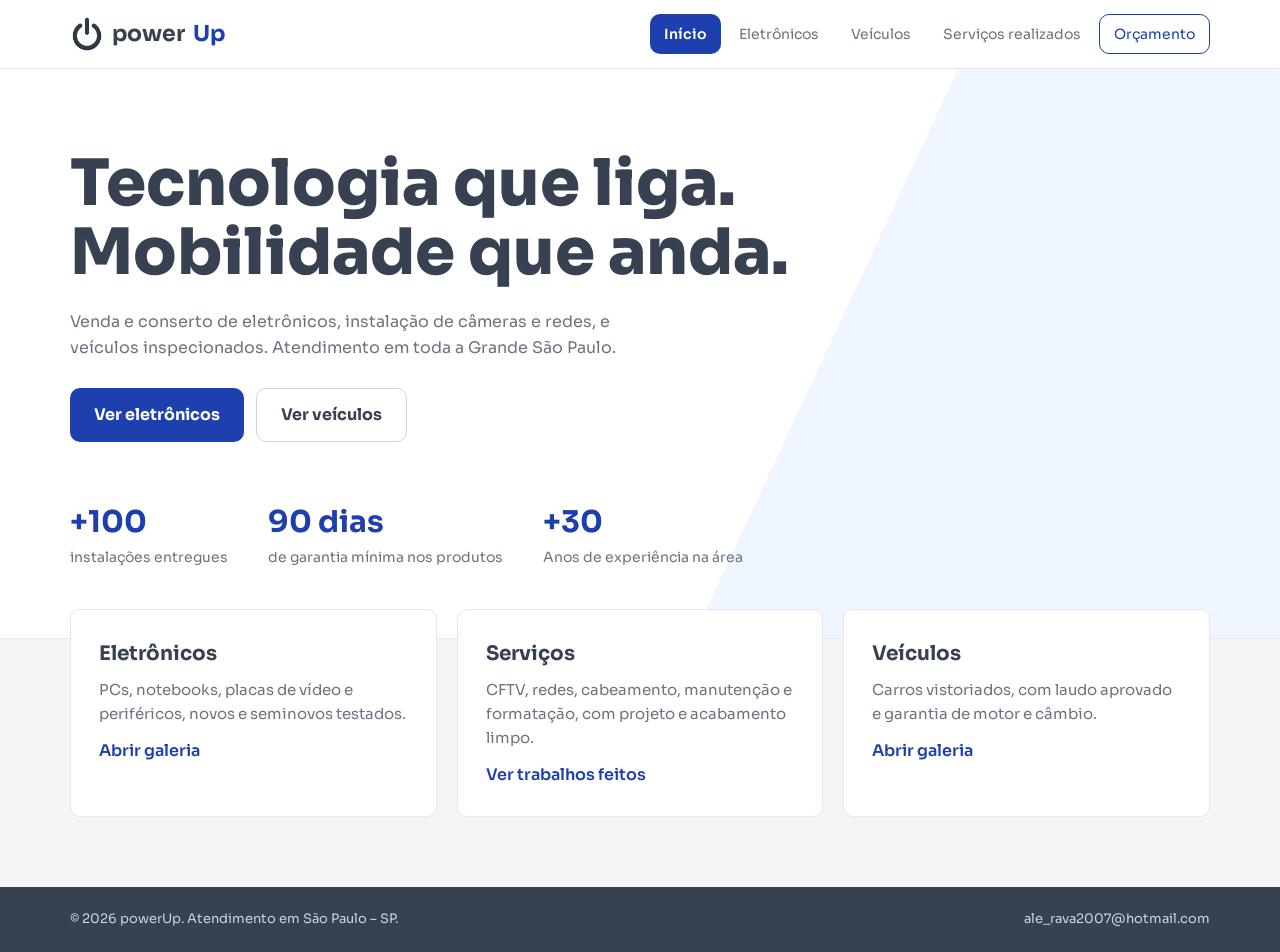
==== index.html @ 1e1ff948 "Add files via upload" ====
<!DOCTYPE html>
<html lang="pt-BR">
<head>
<meta charset="UTF-8">
<meta name="viewport" content="width=device-width, initial-scale=1">
<title>powerUp | Tecnologia, Segurança e Mobilidade em São Paulo</title>
<meta name="description" content="Eletrônicos, instalação de CFTV e redes, e veículos inspecionados em São Paulo.">
<link rel="icon" href="images/logoPower.png">
<link href="https://fonts.googleapis.com/css2?family=Sora:wght@400;600;700;800&display=swap" rel="stylesheet">
<link rel="stylesheet" href="css/style.css">
</head>
<body>
<header class="top">
  <div class="wrap bar">
    <a class="logo" href="#inicio" data-tab="inicio"><img src="images/logoPower.png" alt="" width="34" height="34">power<b>Up</b></a>
    <nav id="tabs" aria-label="Seções">
      <button data-tab="inicio">Início</button>
      <button data-tab="eletronicos">Eletrônicos</button>
      <button data-tab="veiculos">Veículos</button>
      <button data-tab="servicos">Serviços realizados</button>
      <button data-tab="contato" class="cta">Orçamento</button>
    </nav>
  </div>
</header>
<main>
<section id="inicio" class="tab">
  <div class="hero"><div class="wrap">
    <h1>Tecnologia que liga.<br>Mobilidade que anda.</h1>
    <p>Venda e conserto de eletrônicos, instalação de câmeras e redes, e veículos inspecionados. Atendimento em toda a Grande São Paulo.</p>
    <div class="row"><button class="btn" data-tab="eletronicos">Ver eletrônicos</button><button class="btn ghost" data-tab="veiculos">Ver veículos</button></div>
    <ul class="stats"><li><b>+100</b>instalações entregues</li><li><b>90 dias</b>de garantia mínima nos produtos</li><li><b>+30</b>Anos de experiência na área</li></ul>
  </div></div>
  <div class="wrap pillars">
    <article><h2>Eletrônicos</h2><p>PCs, notebooks, placas de vídeo e periféricos, novos e seminovos testados.</p><button class="link" data-tab="eletronicos">Abrir galeria</button></article>
    <article><h2>Serviços</h2><p>CFTV, redes, cabeamento, manutenção e formatação, com projeto e acabamento limpo.</p><button class="link" data-tab="servicos">Ver trabalhos feitos</button></article>
    <article><h2>Veículos</h2><p>Carros vistoriados, com laudo aprovado e garantia de motor e câmbio.</p><button class="link" data-tab="veiculos">Abrir galeria</button></article>
  </div>
</section>
<section id="eletronicos" class="tab"><div class="wrap"><h2 class="title">Eletrônicos</h2><p class="sub">Clique em um produto para ver fotos, vídeo e descrição completa.</p><div class="catalog" data-key="eletronicos"></div></div></section>
<section id="veiculos" class="tab"><div class="wrap"><h2 class="title">Veículos</h2><p class="sub">Todos inspecionados, com laudo cautelar e procedência verificada.</p><div class="catalog" data-key="veiculos"></div></div></section>
<section id="servicos" class="tab"><div class="wrap"><h2 class="title">Serviços realizados</h2><p class="sub">Projetos entregues em residências e empresas de São Paulo.</p><div class="catalog" data-key="servicos"></div></div></section>
<section id="contato" class="tab"><div class="wrap two">
  <div><h2 class="title">Peça seu orçamento</h2><p class="sub">Conte o que você precisa. Respondemos pelo WhatsApp em horário comercial.</p>
  <ul class="info"><li>São Paulo – SP (capital e Grande SP)</li><li>(11) 94654-0600</li><li>ale_rava2007@hotmail.com</li><li>Seg a sáb, 9h às 18h</li></ul></div>
  <form id="form">
    <label>Nome<input name="nome" required autocomplete="name"></label>
    <label>Assunto<select name="assunto"><option>Eletrônicos</option><option>Veículos</option><option>Instalação de câmeras / rede</option><option>Manutenção / formatação</option></select></label>
    <label>Mensagem<textarea name="msg" rows="4" required></textarea></label>
    <button class="btn" type="submit">Enviar pelo WhatsApp</button>
  </form>
</div></section>
</main>
<footer><div class="wrap foot"><span>© 2026 powerUp. Atendimento em São Paulo – SP.</span><span>ale_rava2007@hotmail.com</span></div></footer>
<dialog id="modal" aria-label="Detalhes"><button class="x" aria-label="Fechar">×</button><div id="mbody"></div></dialog>
<script src="js/app.js"></script>
</body>
</html>
---- css/style.css ----
:root{--navy:#0e1a3a;--blue:#1e40af;--volt:#ffcf33;--paper:#f3f5fa;--line:#dde2ee;--mute:#5b6479;--r:10px}
*{box-sizing:border-box;margin:0}
body{font:16px/1.6 Sora,system-ui,sans-serif;color:var(--navy);background:var(--paper)}
.wrap{max-width:1180px;margin:auto;padding:0 20px}
button{font:inherit;cursor:pointer}
:focus-visible{outline:3px solid var(--volt);outline-offset:2px}
.top{position:sticky;top:0;z-index:20;background:var(--navy)}
.bar{display:flex;justify-content:space-between;align-items:center;gap:12px;min-height:68px;flex-wrap:wrap}
.logo{display:flex;align-items:center;gap:8px;color:#fff;text-decoration:none;font-weight:700;font-size:22px}
.logo b{color:var(--volt)}
#tabs{display:flex;gap:4px;flex-wrap:wrap}
#tabs button{background:none;border:0;color:#c5cde4;padding:8px 14px;border-radius:var(--r);font-size:14px}
#tabs button:hover{color:#fff}
#tabs button.on{color:var(--navy);background:var(--volt);font-weight:600}
#tabs .cta{border:1px solid #3a4a7c}
.tab{display:none;padding-bottom:70px}.tab.on{display:block}
.hero{background:var(--navy);color:#fff;padding:80px 0 70px;background-image:linear-gradient(115deg,transparent 60%,#1e40af55 60%)}
h1{font-size:clamp(34px,6vw,64px);line-height:1.08;font-weight:800;max-width:760px}
.hero p{max-width:560px;margin:22px 0 28px;color:#c5cde4}
.row{display:flex;gap:12px;flex-wrap:wrap}
.btn{background:var(--volt);color:var(--navy);border:0;padding:13px 24px;border-radius:var(--r);font-weight:700;text-decoration:none;display:inline-block}
.btn:hover{filter:brightness(.95)}
.btn.ghost{background:none;color:#fff;border:1px solid #4a5a8c}
.stats{list-style:none;display:flex;gap:40px;flex-wrap:wrap;margin-top:56px;padding:0;color:#aab4d2;font-size:14px}
.stats b{display:block;font-size:30px;color:#fff}
.pillars{display:grid;grid-template-columns:repeat(auto-fit,minmax(260px,1fr));gap:20px;margin-top:-30px;position:relative}
.pillars article{background:#fff;padding:28px;border-radius:var(--r);border:1px solid var(--line)}
.pillars h2{font-size:20px;margin-bottom:8px}.pillars p{color:var(--mute);font-size:15px}
.link{background:none;border:0;color:var(--blue);font-weight:600;padding:12px 0 0}
.title{font-size:34px;margin:46px 0 4px}.sub{color:var(--mute);margin-bottom:24px}
.filters{display:flex;gap:10px;flex-wrap:wrap;align-items:end;background:#fff;border:1px solid var(--line);padding:14px;border-radius:var(--r);margin-bottom:12px}
.filters label{font-size:12px;color:var(--mute);display:flex;flex-direction:column;gap:4px;flex:1;min-width:140px}
.filters input,.filters select,#form input,#form select,#form textarea{font:inherit;padding:9px 10px;border:1px solid var(--line);border-radius:8px;background:#fff;color:var(--navy);width:100%}
.filters input[type=range]{padding:0;accent-color:var(--blue)}
.count{font-size:14px;color:var(--mute);margin:0 0 14px}
.grid{display:grid;grid-template-columns:repeat(auto-fill,minmax(260px,1fr));gap:18px}
.card{background:#fff;border:1px solid var(--line);border-radius:var(--r);overflow:hidden;text-align:left;padding:0;color:inherit;transition:transform .15s,border-color .15s}
.card:hover{transform:translateY(-3px);border-color:var(--blue)}
.card img{width:100%;aspect-ratio:4/3;object-fit:cover;display:block;background:#dfe5f3}
.card div{padding:14px 16px 18px}
.card small{color:var(--blue);font-weight:600}
.card h3{font-size:16px;margin:2px 0 8px;line-height:1.35}
.card strong{font-size:18px}
.empty{grid-column:1/-1;padding:40px;text-align:center;color:var(--mute)}
dialog{border:0;border-radius:14px;padding:0;width:min(940px,94vw);max-height:92vh;overflow:auto}
dialog::backdrop{background:#0e1a3acc}
.x{position:absolute;right:12px;top:8px;z-index:2;background:#fff;border:0;border-radius:50%;width:38px;height:38px;font-size:24px}
.m{display:grid;grid-template-columns:1.2fr 1fr}
.stage{background:#0e1a3a}
.stage img,.stage video{width:100%;aspect-ratio:4/3;object-fit:cover;display:block}
.thumbs{display:flex;gap:6px;padding:8px;overflow-x:auto}
.thumbs button{border:2px solid transparent;padding:0;background:none;border-radius:6px;flex:0 0 72px;opacity:.65}
.thumbs button.on{border-color:var(--volt);opacity:1}
.thumbs img{width:100%;aspect-ratio:4/3;object-fit:cover;border-radius:4px;display:block}
.vt{display:grid;place-items:center;aspect-ratio:4/3;background:#1e40af;color:#fff;font-size:12px;border-radius:4px}
.minfo{padding:28px}.minfo h3{font-size:24px;line-height:1.25;margin:4px 0 10px}
.minfo p{color:var(--mute);margin-bottom:14px}
.minfo ul{padding-left:18px;margin-bottom:18px;font-size:14px}
.price{font-size:26px;font-weight:700;margin-bottom:14px}
.two{display:grid;grid-template-columns:1fr 1fr;gap:40px}
.info{list-style:none;padding:0;line-height:2.1}
#form{display:grid;gap:14px;background:#fff;padding:24px;border:1px solid var(--line);border-radius:var(--r);margin-top:46px;align-self:start}
#form label{font-size:13px;color:var(--mute);display:grid;gap:4px}
footer{background:var(--navy);color:#9aa5c6;font-size:13px;padding:22px 0}
.foot{display:flex;justify-content:space-between;gap:10px;flex-wrap:wrap}
@media(max-width:760px){.m,.two{grid-template-columns:1fr}.stats{gap:24px}}
@media(prefers-reduced-motion:reduce){*{transition:none!important}}
/* ===== Paleta cinza / branco / azul ===== */
:root{--navy:#374151;--blue:#1e40af;--volt:#1e40af;--sec:#3b82f6;--paper:#f3f4f6;--line:#e5e7eb;--mute:#6b7280}
:focus-visible{outline-color:var(--sec)}
.top{background:rgba(255,255,255,.92);backdrop-filter:blur(10px);border-bottom:1px solid var(--line)}
.logo{color:var(--navy)}.logo b{color:var(--blue)}
#tabs button{color:var(--mute)}#tabs button:hover{color:var(--blue)}
#tabs button.on{background:var(--blue);color:#fff}
#tabs .cta{border-color:var(--blue);color:var(--blue)}
.hero{background:#fff;color:var(--navy);background-image:linear-gradient(115deg,transparent 62%,#eff6ff 62%);border-bottom:1px solid var(--line)}
.hero p,.stats{color:var(--mute)}.stats b{color:var(--blue)}
.btn{background:var(--blue);color:#fff}.btn:hover{background:var(--sec);filter:none}
.btn.ghost{background:#fff;color:var(--navy);border:1px solid #d1d5db}.btn.ghost:hover{border-color:var(--blue);color:var(--blue)}
.pillars{margin-top:-30px}
footer{background:var(--navy);color:#d1d5db}
dialog::backdrop{background:rgba(55,65,81,.75)}
/* ===== Janela de detalhes ===== */
dialog{overflow:hidden;border-radius:16px}
.m{grid-template-columns:minmax(0,1.25fr) minmax(0,1fr);height:min(620px,92vh)}
.gal{background:var(--paper);padding:16px;overflow:auto;display:flex;flex-direction:column;gap:12px}
.stage{border-radius:12px;overflow:hidden;background:#e5e7eb}
.stage img,.stage video{aspect-ratio:4/3;object-fit:cover;background:#000}
.thumbs{display:grid;grid-template-columns:repeat(auto-fill,minmax(64px,1fr));gap:8px;padding:0;overflow:visible}
.thumbs button{flex:none;border:2px solid transparent;border-radius:8px;overflow:hidden;opacity:.7}
.thumbs button.on{border-color:var(--blue);opacity:1}
.minfo{padding:32px 28px 24px;overflow:auto;display:flex;flex-direction:column}
.minfo small{color:var(--blue);font-weight:600}
.minfo h3{font-size:22px;padding-right:36px}
.minfo ul{border-top:1px solid var(--line);padding-top:14px;margin-bottom:20px;list-style:none;display:grid;gap:6px}
.minfo li::before{content:"✓ ";color:var(--blue);font-weight:700}
.minfo .btn{margin-top:auto;text-align:center}
.x{background:#fff;box-shadow:0 1px 4px rgba(0,0,0,.2)}
@media(max-width:760px){dialog{overflow:auto}.m{height:auto}.gal{padding:12px}.minfo{overflow:visible;padding:20px}.minfo .btn{margin-top:8px}}
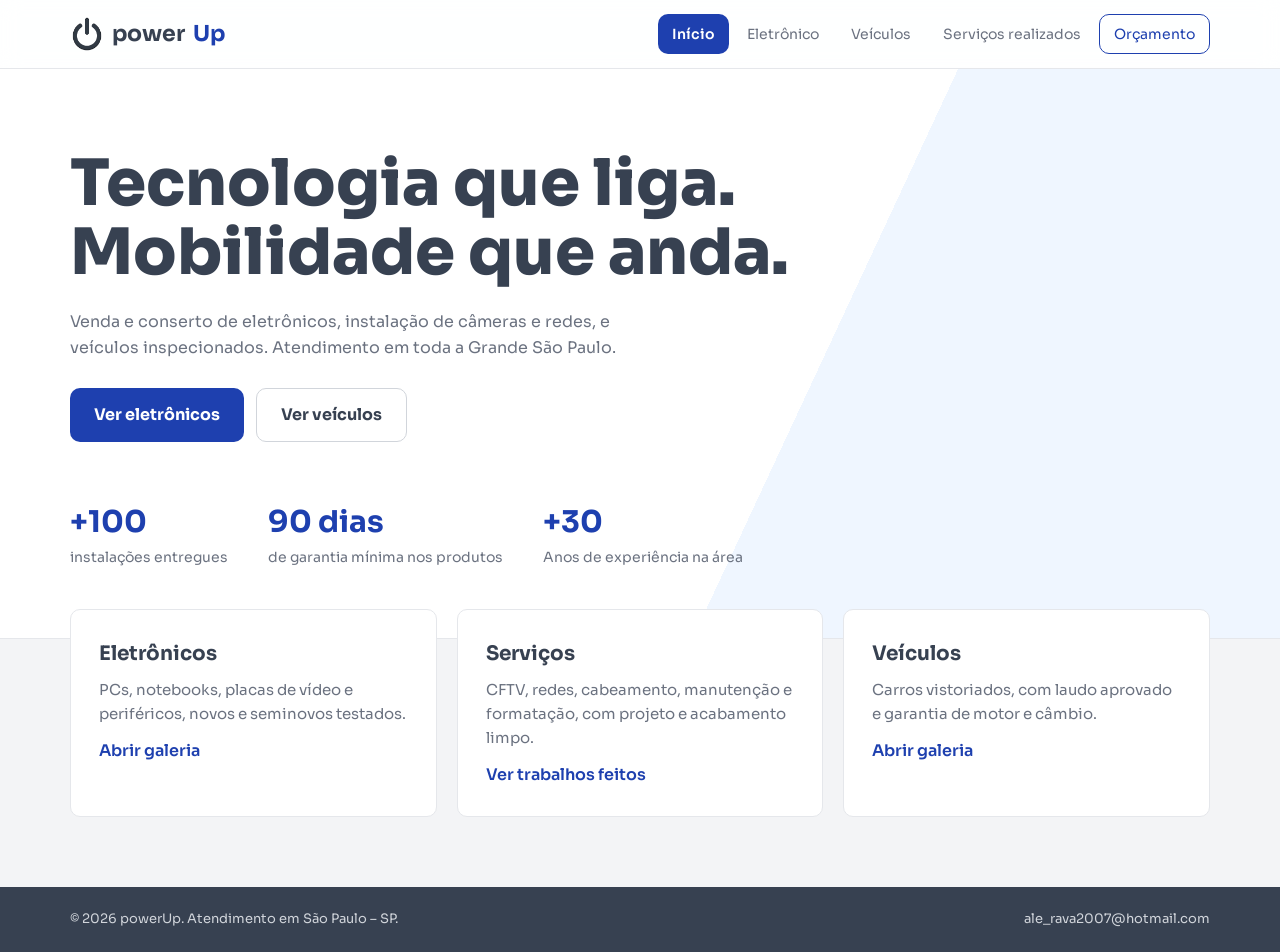
==== commit 1700b9a1: "Update index.html" ====
--- a/index.html
+++ b/index.html
@@ -15,7 +15,7 @@
     <a class="logo" href="#inicio" data-tab="inicio"><img src="images/logoPower.png" alt="" width="34" height="34">power<b>Up</b></a>
     <nav id="tabs" aria-label="Seções">
       <button data-tab="inicio">Início</button>
-      <button data-tab="eletronicos">Eletrônicos</button>
+      <button data-tab="eletronicos">Eletrônico</button>
       <button data-tab="veiculos">Veículos</button>
       <button data-tab="servicos">Serviços realizados</button>
       <button data-tab="contato" class="cta">Orçamento</button>
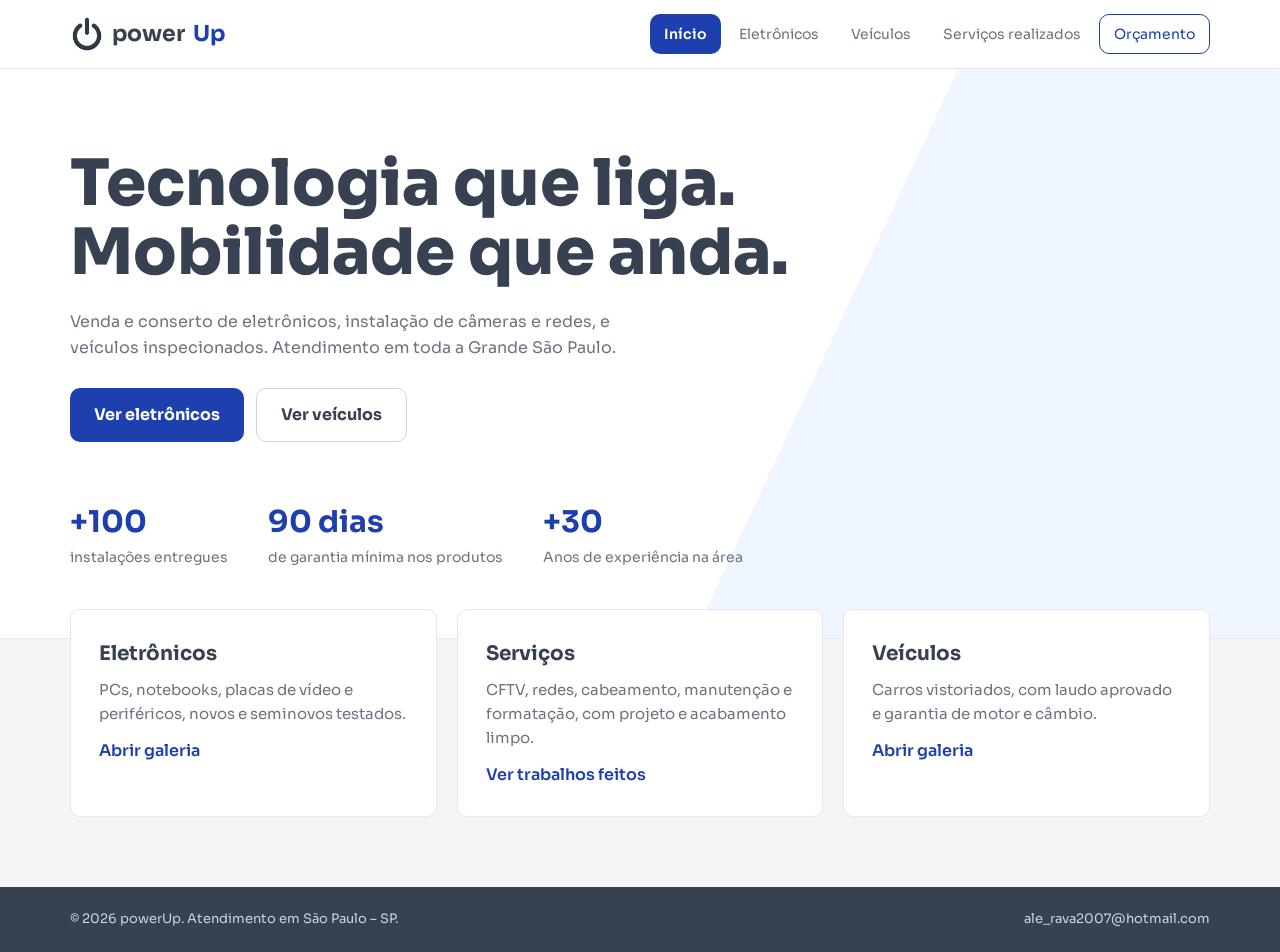
==== commit fa4bdaae: "Update index.html" ====
--- a/index.html
+++ b/index.html
@@ -15,7 +15,7 @@
     <a class="logo" href="#inicio" data-tab="inicio"><img src="images/logoPower.png" alt="" width="34" height="34">power<b>Up</b></a>
     <nav id="tabs" aria-label="Seções">
       <button data-tab="inicio">Início</button>
-      <button data-tab="eletronicos">Eletrônico</button>
+      <button data-tab="eletronicos">Eletrônicos</button>
       <button data-tab="veiculos">Veículos</button>
       <button data-tab="servicos">Serviços realizados</button>
       <button data-tab="contato" class="cta">Orçamento</button>
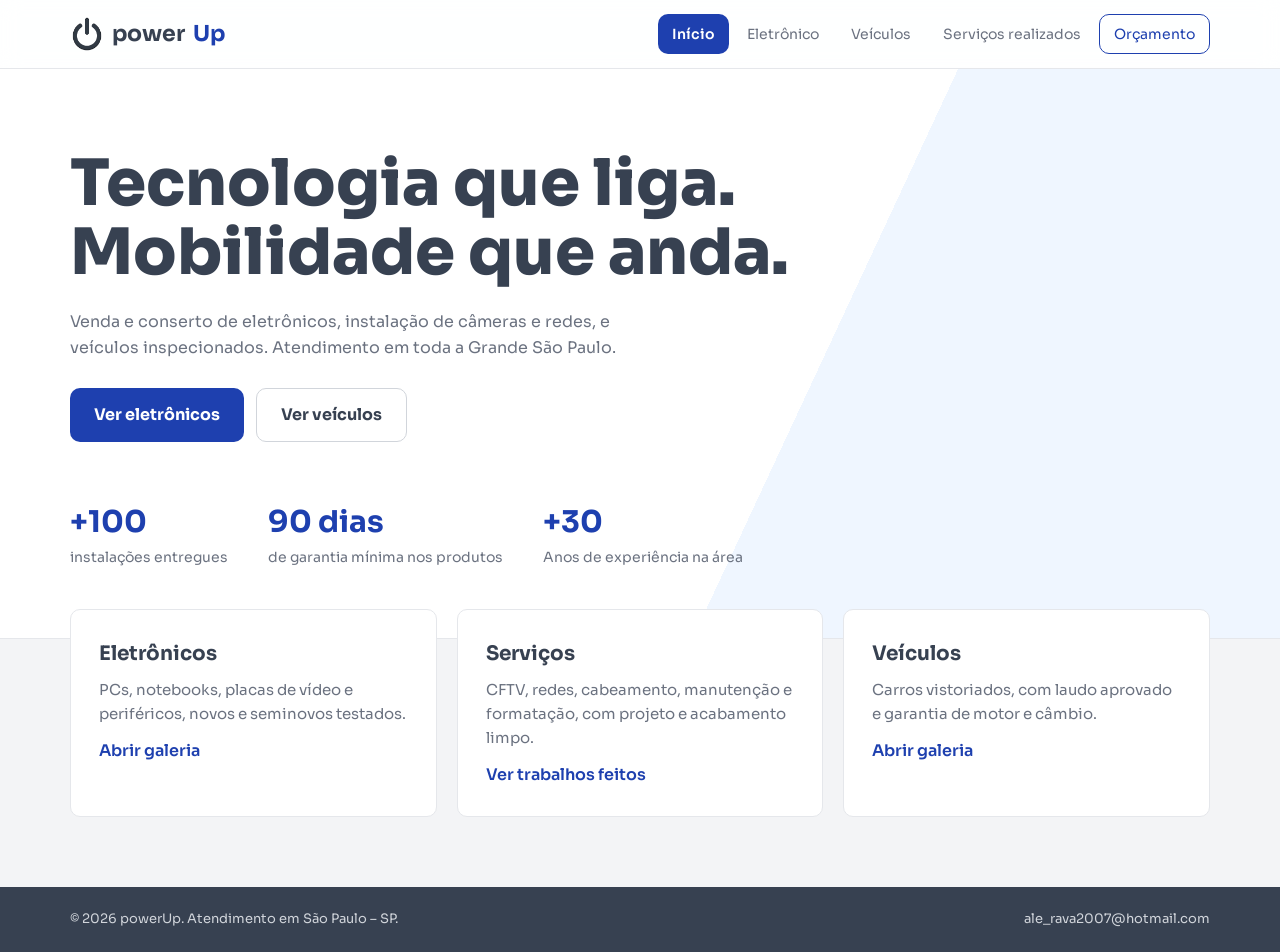
==== commit dc73cf84: "Fix typos in meta description and button labels in index.html" ====
--- a/index.html
+++ b/index.html
@@ -4,7 +4,7 @@
 <meta charset="UTF-8">
 <meta name="viewport" content="width=device-width, initial-scale=1">
 <title>powerUp | Tecnologia, Segurança e Mobilidade em São Paulo</title>
-<meta name="description" content="Eletrônicos, instalação de CFTV e redes, e veículos inspecionados em São Paulo.">
+<meta name="description" content="Eletrônico, instalação de CFTV e redes, e veículos inspecionados em São Paulo.">
 <link rel="icon" href="images/logoPower.png">
 <link href="https://fonts.googleapis.com/css2?family=Sora:wght@400;600;700;800&display=swap" rel="stylesheet">
 <link rel="stylesheet" href="css/style.css">
@@ -15,7 +15,7 @@
     <a class="logo" href="#inicio" data-tab="inicio"><img src="images/logoPower.png" alt="" width="34" height="34">power<b>Up</b></a>
     <nav id="tabs" aria-label="Seções">
       <button data-tab="inicio">Início</button>
-      <button data-tab="eletronicos">Eletrônicos</button>
+      <button data-tab="eletronicos">Eletrônico</button>
       <button data-tab="veiculos">Veículos</button>
       <button data-tab="servicos">Serviços realizados</button>
       <button data-tab="contato" class="cta">Orçamento</button>
